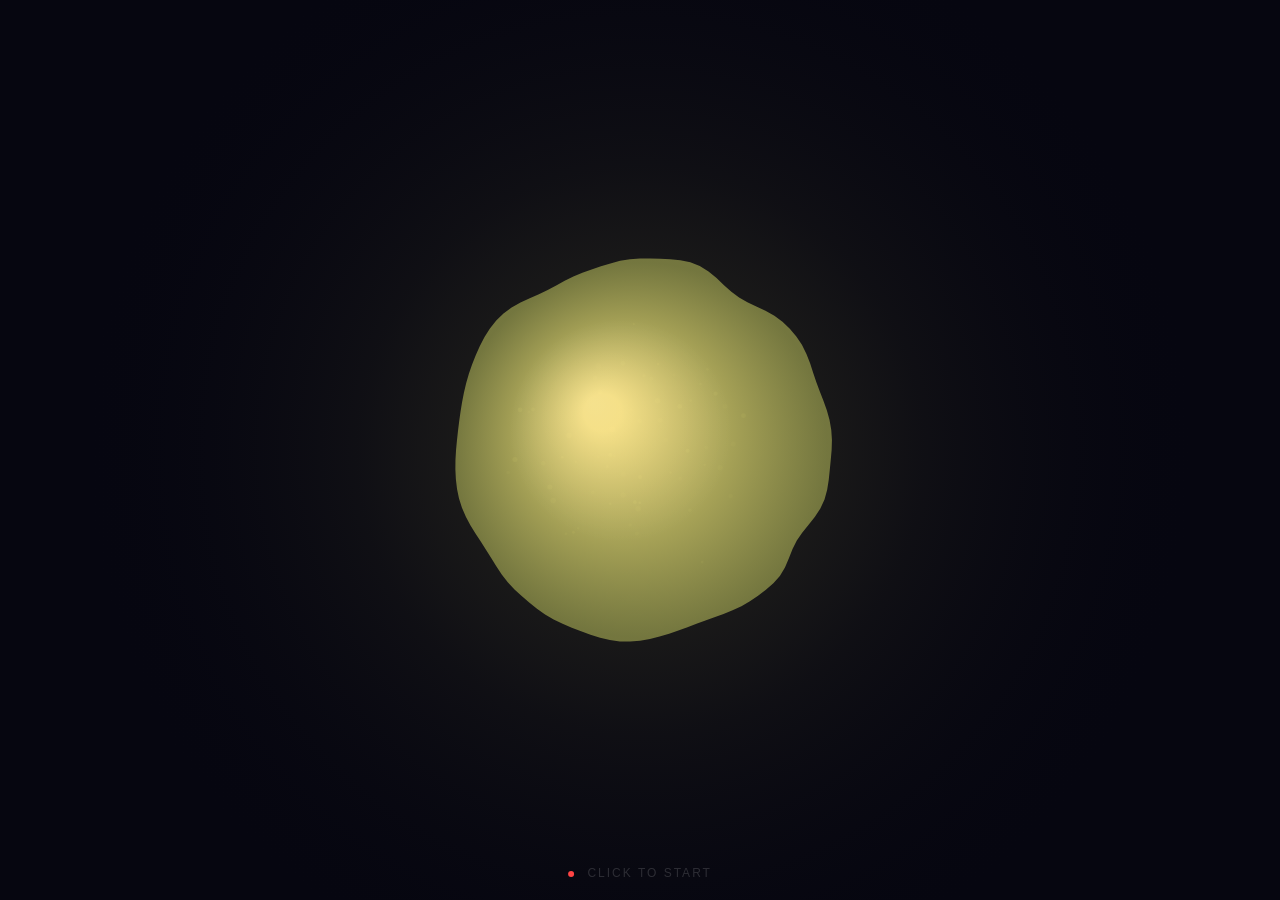
==== index.html @ ed62f479 "migrate to self-contained static web app Port entire simulation (CPG, lungs, chemo, heart) from Pyth" ====
<!DOCTYPE html>
<html lang="en">
<head>
    <meta charset="UTF-8">
    <meta name="viewport" content="width=device-width, initial-scale=1.0">
    <title>Brorb</title>
    <link rel="stylesheet" href="style.css">
</head>
<body>
    <canvas id="canvas"></canvas>
    <div id="status">
        <span id="connection-dot"></span>
        <span id="status-text">click to start</span>
    </div>
    <script type="module" src="app.js"></script>
</body>
</html>
---- style.css ----
* {
    margin: 0;
    padding: 0;
    box-sizing: border-box;
}

html, body {
    width: 100%;
    height: 100%;
    overflow: hidden;
    background: #060610;
    font-family: -apple-system, BlinkMacSystemFont, 'Segoe UI', sans-serif;
    user-select: none;
    -webkit-user-select: none;
}

#canvas {
    position: fixed;
    top: 0;
    left: 0;
    width: 100%;
    height: 100%;
}

#status {
    position: fixed;
    bottom: 20px;
    left: 50%;
    transform: translateX(-50%);
    color: rgba(255, 255, 255, 0.15);
    font-size: 12px;
    letter-spacing: 2px;
    text-transform: uppercase;
    transition: opacity 0.5s;
    pointer-events: none;
}

#status.connected {
    color: rgba(255, 255, 255, 0.08);
}

#connection-dot {
    display: inline-block;
    width: 6px;
    height: 6px;
    border-radius: 50%;
    background: #ff4444;
    margin-right: 8px;
    vertical-align: middle;
    transition: background 0.3s;
}

#connection-dot.connected {
    background: #44aa44;
}
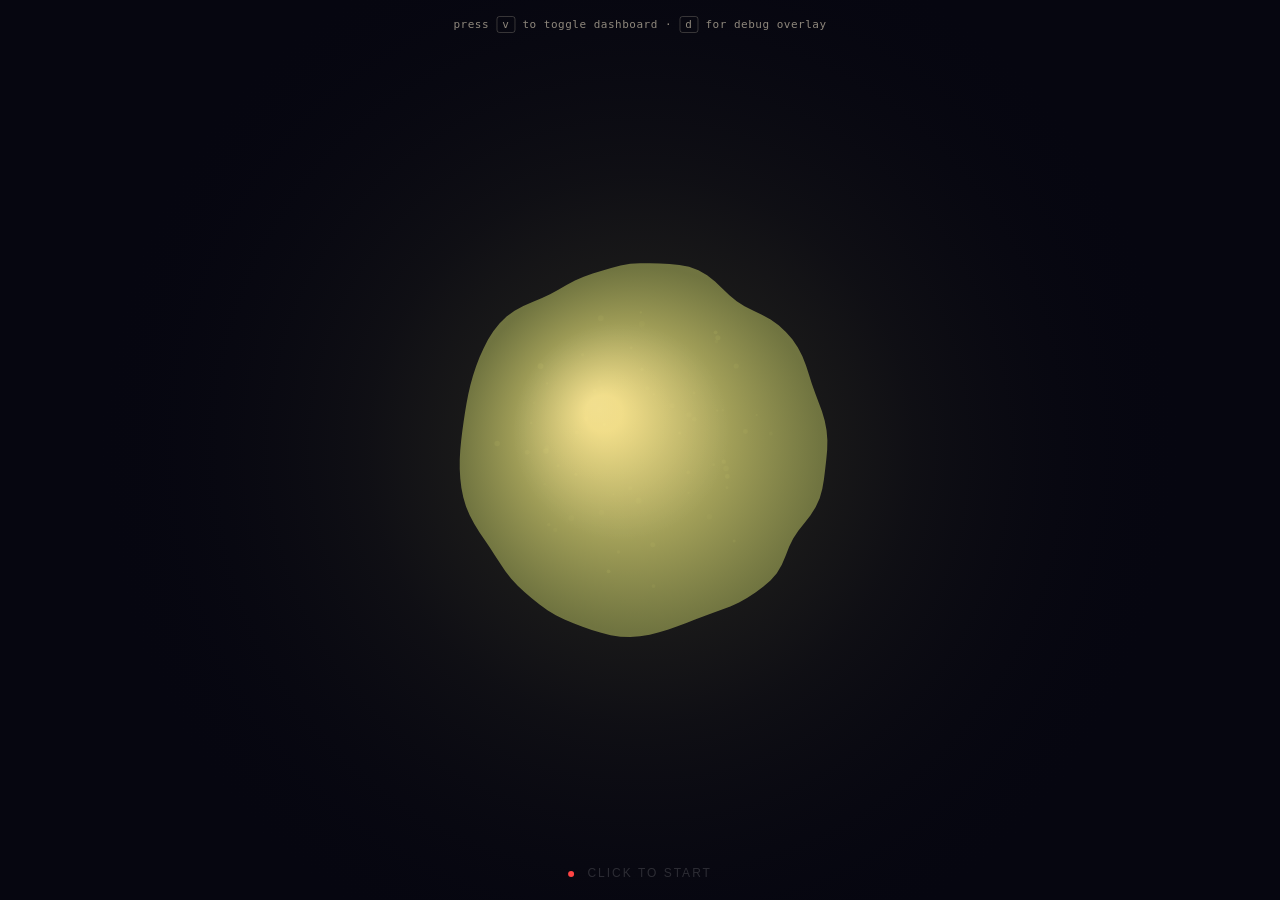
==== commit 823670ea: "Add dashboard controls, compact layout, #panel hash, and key hints - Controls panel: BPM, neural dri" ====
--- a/index.html
+++ b/index.html
@@ -12,6 +12,7 @@
         <span id="connection-dot"></span>
         <span id="status-text">click to start</span>
     </div>
+    <div id="hint">press <kbd>v</kbd> to toggle dashboard &middot; <kbd>d</kbd> for debug overlay</div>
     <script type="module" src="app.js"></script>
 </body>
 </html>
--- a/style.css
+++ b/style.css
@@ -53,3 +53,25 @@
 #connection-dot.connected {
     background: #44aa44;
 }
+
+#hint {
+    position: fixed;
+    top: 16px;
+    left: 50%;
+    transform: translateX(-50%);
+    color: rgba(200, 190, 170, 0.7);
+    font: 11px "SF Mono", Menlo, Consolas, monospace;
+    letter-spacing: 0.5px;
+    pointer-events: none;
+    transition: opacity 1.5s ease;
+    z-index: 100;
+}
+#hint kbd {
+    display: inline-block;
+    padding: 1px 5px;
+    border: 1px solid rgba(200, 190, 170, 0.25);
+    border-radius: 3px;
+    font-family: inherit;
+    font-size: inherit;
+}
+#hint.fade { opacity: 0; }
